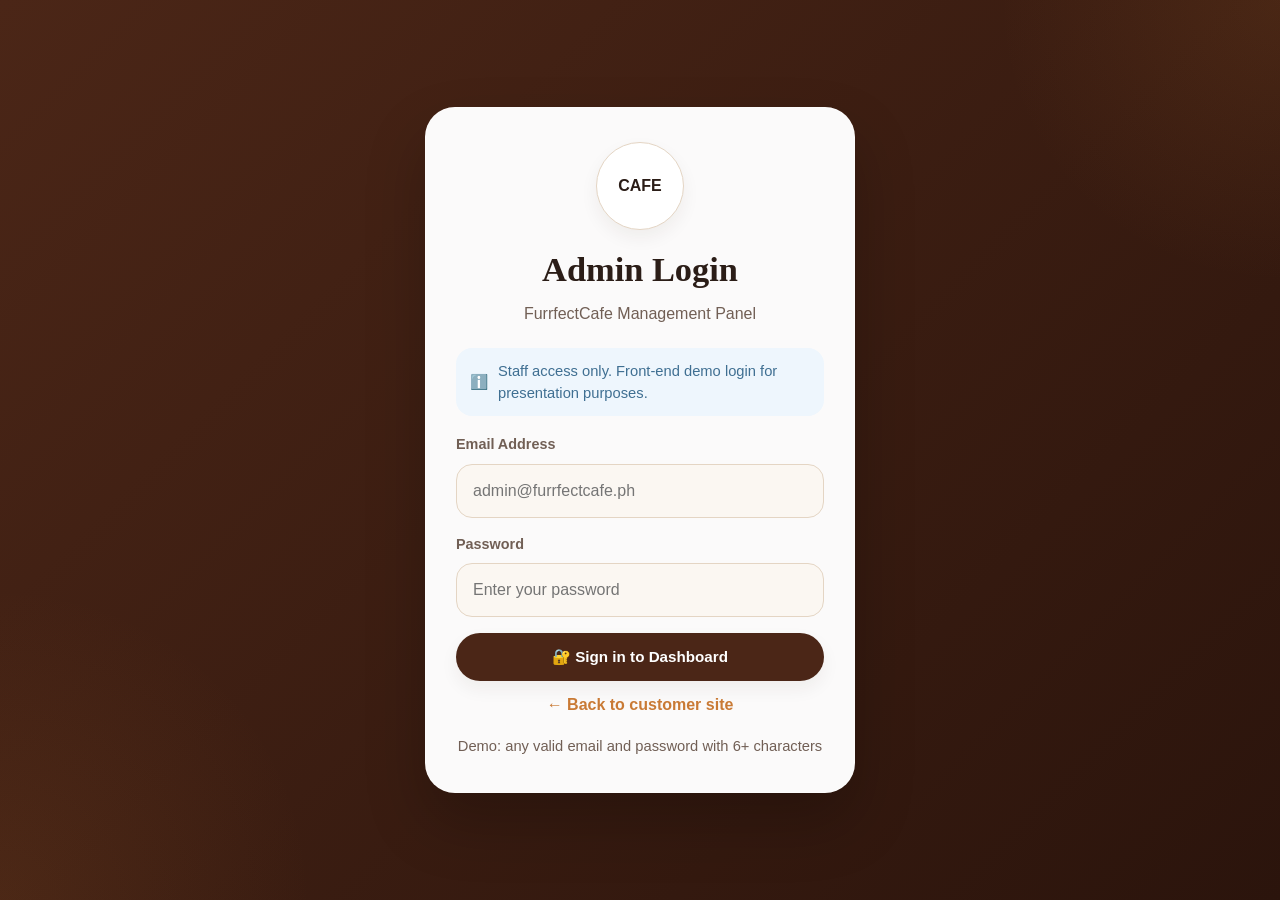
==== admin-dashboard.html @ c49e087c "Initial commit for  FurrfectCafe project" ====
<!DOCTYPE html>
<html lang="en">
<head>
  <meta charset="UTF-8">
  <meta name="viewport" content="width=device-width, initial-scale=1.0">
  <title>FurrfectCafe Admin | Dashboard</title>
  <link rel="stylesheet" href="style.css">
  <style>
    .admin-page-title {
      display: flex;
      align-items: center;
      gap: 12px;
      font-size: 2rem;
      margin: 0;
    }

    .admin-toolbar-right {
      display: flex;
      align-items: center;
      gap: 12px;
      flex-wrap: wrap;
      font-family: Arial, Helvetica, sans-serif;
      color: var(--text-muted);
    }

    .admin-stats {
      margin-bottom: 20px;
    }

    .stat-card {
      display: flex;
      gap: 16px;
      align-items: center;
    }

    .stat-icon {
      width: 56px;
      height: 56px;
      border-radius: 18px;
      display: grid;
      place-items: center;
      font-size: 1.35rem;
      flex-shrink: 0;
    }

    .stat-icon.orders { background: #f4ece3; color: var(--primary); }
    .stat-icon.pending { background: #fff4dd; color: #b78018; }
    .stat-icon.customers { background: #e7f7ee; color: var(--success); }

    .stat-value {
      font-size: 2rem;
      line-height: 1;
      margin-bottom: 4px;
    }

    .stat-label,
    .stat-subtext {
      font-family: Arial, Helvetica, sans-serif;
    }

    .stat-label {
      color: var(--text);
      font-weight: 700;
    }

    .stat-subtext {
      color: var(--text-muted);
      font-size: 0.9rem;
    }

    .dashboard-grid {
      display: grid;
      grid-template-columns: 1.2fr 0.8fr;
      gap: 18px;
    }

    .panel-card {
      background: var(--surface);
      border: 1px solid var(--border);
      border-radius: 24px;
      box-shadow: var(--shadow-sm);
      padding: 20px;
    }

    .panel-header {
      display: flex;
      justify-content: space-between;
      gap: 16px;
      align-items: center;
      margin-bottom: 14px;
    }

    .top-products-list {
      display: grid;
      gap: 14px;
      margin-top: 10px;
    }

    .top-product-row {
      display: flex;
      justify-content: space-between;
      gap: 14px;
      padding-bottom: 12px;
      border-bottom: 1px solid var(--border);
    }

    .top-product-row:last-child {
      border-bottom: none;
      padding-bottom: 0;
    }

    .top-product-row small {
      display: block;
      font-family: Arial, Helvetica, sans-serif;
      color: var(--text-muted);
      margin-top: 2px;
    }

    .quick-actions {
      display: grid;
      gap: 12px;
      margin-top: 16px;
    }

    @media (max-width: 1100px) {
      .dashboard-grid {
        grid-template-columns: 1fr;
      }
    }

    @media (max-width: 820px) {
      .admin-toolbar-right {
        justify-content: flex-start;
      }
    }
  </style>
</head>
<body>
  <div class="admin-layout">
    <aside class="admin-sidebar">
      <a href="admin-dashboard.html" class="brand">
        <span class="brand-mark">CAFE</span>
        <span class="brand-name">FurrfectCafe</span>
      </a>

      <div class="eyebrow" style="color: rgba(255,255,255,0.45); margin-top: 10px;">Main</div>
      <nav class="admin-nav">
        <a href="admin-dashboard.html" class="active">Dashboard</a>
      </nav>

      <div class="eyebrow" style="color: rgba(255,255,255,0.45); margin-top: 20px;">Orders</div>
      <nav class="admin-nav">
        <a href="admin-orders.html">Orders <span style="float:right; opacity:0.8;">5</span></a>
      </nav>

      <div class="eyebrow" style="color: rgba(255,255,255,0.45); margin-top: 20px;">Catalog</div>
      <nav class="admin-nav">
        <a href="admin-products.html">Products</a>
        <a href="admin-product-form.html">+ Add / Edit Product</a>
      </nav>

      <div style="margin-top:auto; padding-top: 22px; border-top: 1px solid rgba(255,255,255,0.08);">
        <div style="display:flex; align-items:center; gap:12px;">
          <div class="brand-mark" style="width:42px;height:42px;background:rgba(255,255,255,0.12); color:#fff; border:none;">A</div>
          <div>
            <strong style="display:block;">Admin</strong>
            <span style="font-family:Arial, Helvetica, sans-serif; color:rgba(255,255,255,0.65); font-size:0.9rem;">Administrator</span>
          </div>
        </div>
      </div>
    </aside>

    <main class="admin-content">
      <div class="admin-topbar">
        <h1 class="admin-page-title">☰ Dashboard</h1>
        <div class="admin-toolbar-right">
          <span>Today: Sun, Mar 22 2026</span>
          <a href="index.html" class="btn btn-secondary btn-sm">View Site</a>
        </div>
      </div>

      <section class="admin-stats">
        <div class="admin-stats">
          <div class="grid grid-3">
            <article class="admin-card stat-card">
              <div class="stat-icon orders">🧾</div>
              <div>
                <div class="stat-value">24</div>
                <div class="stat-label">Orders Today</div>
                <div class="stat-subtext">vs yesterday +5</div>
              </div>
            </article>

            <article class="admin-card stat-card">
              <div class="stat-icon pending">🕒</div>
              <div>
                <div class="stat-value">5</div>
                <div class="stat-label">Pending Orders</div>
                <div class="stat-subtext">Needs attention</div>
              </div>
            </article>

            <article class="admin-card stat-card">
              <div class="stat-icon customers">👥</div>
              <div>
                <div class="stat-value">87</div>
                <div class="stat-label">Total Customers</div>
                <div class="stat-subtext">+4 this week</div>
              </div>
            </article>
          </div>
        </div>
      </section>

      <section class="dashboard-grid">
        <article class="panel-card">
          <div class="panel-header">
            <h2 class="form-title" style="margin:0;">Recent Orders</h2>
            <a href="admin-orders.html" class="btn btn-secondary btn-sm">View All</a>
          </div>

          <div class="table-wrap">
            <table>
              <thead>
                <tr>
                  <th>Order #</th>
                  <th>Customer</th>
                  <th>Total</th>
                  <th>Status</th>
                </tr>
              </thead>
              <tbody>
                <tr>
                  <td>FC-2026-0043</td>
                  <td>Jenny D.</td>
                  <td>₱387.50</td>
                  <td><span class="badge badge-warning">Pending</span></td>
                </tr>
                <tr>
                  <td>FC-2026-0042</td>
                  <td>Carl P.</td>
                  <td>₱215.00</td>
                  <td><span class="badge badge-accent">Preparing</span></td>
                </tr>
                <tr>
                  <td>FC-2026-0041</td>
                  <td>Neil L.</td>
                  <td>₱450.00</td>
                  <td><span class="badge badge-soft">Ready</span></td>
                </tr>
                <tr>
                  <td>FC-2026-0040</td>
                  <td>Gab C.</td>
                  <td>₱175.00</td>
                  <td><span class="badge badge-success">Delivered</span></td>
                </tr>
                <tr>
                  <td>FC-2026-0039</td>
                  <td>Vice G.</td>
                  <td>₱310.00</td>
                  <td><span class="badge badge-success">Delivered</span></td>
                </tr>
              </tbody>
            </table>
          </div>
        </article>

        <div style="display:grid; gap:18px;">
          <article class="panel-card">
            <div class="panel-header">
              <h2 class="form-title" style="margin:0;">Top Products Today</h2>
            </div>

            <div class="top-products-list">
              <div class="top-product-row">
                <div>
                  <strong>Signature Cat Latte</strong>
                  <small>Hot Drinks</small>
                </div>
                <div style="text-align:right;">
                  <strong>₱1,190</strong>
                  <small>14 orders</small>
                </div>
              </div>

              <div class="top-product-row">
                <div>
                  <strong>Matcha Cloud</strong>
                  <small>Cold Drinks</small>
                </div>
                <div style="text-align:right;">
                  <strong>₱1,210</strong>
                  <small>11 orders</small>
                </div>
              </div>

              <div class="top-product-row">
                <div>
                  <strong>Matcha Cheesecake</strong>
                  <small>Pastries</small>
                </div>
                <div style="text-align:right;">
                  <strong>₱1,080</strong>
                  <small>9 orders</small>
                </div>
              </div>

              <div class="top-product-row">
                <div>
                  <strong>Paw Print Cupcake</strong>
                  <small>Pastries</small>
                </div>
                <div style="text-align:right;">
                  <strong>₱455</strong>
                  <small>7 orders</small>
                </div>
              </div>
            </div>
          </article>

          <article class="panel-card">
            <h2 class="form-title" style="margin-top:0;">Quick Actions</h2>
            <div class="quick-actions">
              <a href="admin-product-form.html" class="btn btn-primary btn-full">＋ Add New Product</a>
              <a href="admin-orders.html" class="btn btn-secondary btn-full">🕒 View Pending Orders</a>
            </div>
          </article>
        </div>
      </section>
    </main>
  </div>

  <script src="script.js"></script>
  <script>
    document.addEventListener("DOMContentLoaded", () => {
      if (localStorage.getItem("furrfectcafe_admin_logged_in") !== "true") {
        window.location.href = "admin-login.html";
      }
    });
  </script>
</body>
</html>
---- style.css ----
/* =========================================================
   FurrfectCafe Shared Stylesheet
   ========================================================= */

/* =========================
   CSS Variables
   ========================= */
:root {
  --bg: #f6f0e8;
  --bg-soft: #fbf7f2;
  --surface: #ffffff;
  --surface-2: #f2e8dc;
  --surface-3: #eadbc8;
  --text: #2b1d17;
  --text-muted: #715f55;
  --border: #e4d5c4;
  --primary: #4b2617;
  --primary-2: #6a3822;
  --accent: #c97a35;
  --accent-soft: #f1c79d;
  --success: #4b9b63;
  --danger: #d25454;
  --warning: #d59d3c;
  --shadow-sm: 0 8px 18px rgba(57, 30, 18, 0.06);
  --shadow-md: 0 16px 32px rgba(57, 30, 18, 0.10);
  --shadow-lg: 0 24px 48px rgba(57, 30, 18, 0.14);
  --radius-sm: 12px;
  --radius-md: 18px;
  --radius-lg: 24px;
  --radius-xl: 32px;
  --container: 1200px;
  --transition: all 0.25s ease;
}

/* =========================
   Reset / Base
   ========================= */
*,
*::before,
*::after {
  box-sizing: border-box;
}

html {
  scroll-behavior: smooth;
}

body {
  margin: 0;
  font-family: Georgia, "Times New Roman", serif;
  background: var(--bg);
  color: var(--text);
  line-height: 1.5;
}

img {
  display: block;
  max-width: 100%;
}

a {
  color: inherit;
  text-decoration: none;
}

button,
input,
select,
textarea {
  font: inherit;
}

button {
  cursor: pointer;
  border: none;
  background: none;
}

ul {
  margin: 0;
  padding: 0;
  list-style: none;
}

p,
h1,
h2,
h3,
h4,
h5,
h6 {
  margin-top: 0;
}

.container {
  width: min(100% - 32px, var(--container));
  margin-inline: auto;
}

.section {
  padding: 72px 0;
}

.section-sm {
  padding: 48px 0;
}

.bg-dark {
  background: #130d09;
  color: #fff6ee;
}

.text-center {
  text-align: center;
}

.hidden {
  display: none !important;
}

/* =========================
   Typography
   ========================= */
.eyebrow {
  display: inline-block;
  font-family: Arial, Helvetica, sans-serif;
  text-transform: uppercase;
  letter-spacing: 0.18em;
  font-size: 0.72rem;
  color: var(--accent);
  margin-bottom: 14px;
  font-weight: 700;
}

.section-title {
  font-size: clamp(2rem, 4vw, 3.3rem);
  line-height: 1.05;
  margin-bottom: 12px;
}

.section-title em,
.hero-title em {
  color: var(--accent);
  font-style: italic;
}

.section-text,
.hero-text,
.card-desc,
.footer-text,
.form-help {
  font-family: Arial, Helvetica, sans-serif;
  color: var(--text-muted);
  font-size: 0.98rem;
}

.hero-title {
  font-size: clamp(2.8rem, 6vw, 5.2rem);
  line-height: 0.95;
  margin-bottom: 18px;
  max-width: 9ch;
}

.price {
  font-size: 1.45rem;
  font-weight: 700;
  color: var(--primary);
}

/* =========================
   Reusable Buttons
   ========================= */
.btn {
  display: inline-flex;
  align-items: center;
  justify-content: center;
  gap: 10px;
  min-height: 48px;
  padding: 12px 22px;
  border-radius: 999px;
  transition: var(--transition);
  font-family: Arial, Helvetica, sans-serif;
  font-size: 0.95rem;
  font-weight: 700;
}

.btn-primary {
  background: var(--primary);
  color: #fff;
  box-shadow: var(--shadow-sm);
}

.btn-primary:hover {
  background: var(--primary-2);
  transform: translateY(-1px);
}

.btn-secondary {
  border: 1.5px solid var(--border);
  color: var(--text);
  background: rgba(255, 255, 255, 0.65);
}

.btn-secondary:hover {
  border-color: var(--accent);
  color: var(--primary);
}

.btn-accent {
  background: var(--accent);
  color: #fff;
}

.btn-accent:hover {
  filter: brightness(0.96);
}

.btn-sm {
  min-height: 40px;
  padding: 10px 16px;
  font-size: 0.9rem;
}

.btn-full {
  width: 100%;
}

/* =========================
   Navbar
   ========================= */
.site-header {
  position: sticky;
  top: 0;
  z-index: 30;
  background: rgba(246, 240, 232, 0.88);
  backdrop-filter: blur(12px);
  border-bottom: 1px solid rgba(228, 213, 196, 0.75);
}

.navbar {
  min-height: 84px;
  display: flex;
  align-items: center;
  justify-content: space-between;
  gap: 20px;
}

.brand {
  display: inline-flex;
  align-items: center;
  gap: 12px;
  font-weight: 700;
}

.brand-mark {
  width: 44px;
  height: 44px;
  border-radius: 50%;
  background: #fff;
  border: 1px solid var(--border);
  display: grid;
  place-items: center;
  font-size: 0.95rem;
  font-family: Arial, Helvetica, sans-serif;
  box-shadow: var(--shadow-sm);
}

.brand-name {
  font-size: 1.35rem;
  line-height: 1;
}

.nav-links {
  display: flex;
  align-items: center;
  gap: 28px;
  font-family: Arial, Helvetica, sans-serif;
  color: var(--text-muted);
}

.nav-links a {
  position: relative;
  padding: 6px 0;
}

.nav-links a.active,
.nav-links a:hover {
  color: var(--primary);
}

.nav-actions {
  display: flex;
  align-items: center;
  gap: 12px;
}

.cart-pill {
  display: inline-flex;
  align-items: center;
  gap: 8px;
  padding: 10px 16px;
  border: 1px solid var(--border);
  background: rgba(255,255,255,0.75);
  border-radius: 999px;
  font-family: Arial, Helvetica, sans-serif;
  font-weight: 700;
}

.cart-pill-count {
  min-width: 24px;
  height: 24px;
  padding: 0 6px;
  border-radius: 999px;
  background: var(--accent);
  color: white;
  display: inline-grid;
  place-items: center;
  font-size: 0.8rem;
}

.menu-toggle {
  display: none;
  width: 48px;
  height: 48px;
  border-radius: 14px;
  border: 1px solid var(--border);
  background: var(--surface);
  font-size: 1.2rem;
}

/* =========================
   Hero
   ========================= */
.hero {
  padding: 56px 0 32px;
}

.hero-shell {
  position: relative;
  overflow: hidden;
  background:
    radial-gradient(circle at top right, rgba(201, 122, 53, 0.18), transparent 28%),
    radial-gradient(circle at bottom left, rgba(201, 122, 53, 0.12), transparent 30%),
    linear-gradient(135deg, #fbf6ef 0%, #f6efe6 100%);
  border: 1px solid var(--border);
  border-radius: var(--radius-xl);
  box-shadow: var(--shadow-md);
  padding: 34px;
}

.hero-grid {
  display: grid;
  grid-template-columns: 1.15fr 0.85fr;
  gap: 28px;
  align-items: center;
}

.hero-badge {
  display: inline-flex;
  align-items: center;
  gap: 8px;
  background: #fff;
  border: 1px solid var(--border);
  padding: 10px 16px;
  border-radius: 999px;
  font-family: Arial, Helvetica, sans-serif;
  font-size: 0.92rem;
  margin-bottom: 20px;
  box-shadow: var(--shadow-sm);
}

.hero-actions {
  display: flex;
  flex-wrap: wrap;
  gap: 14px;
  margin-top: 28px;
}

.hero-card {
  background: var(--surface);
  border: 1px solid var(--border);
  border-radius: 22px;
  padding: 18px;
  box-shadow: var(--shadow-md);
}

.hero-card h3 {
  font-size: 1.05rem;
  margin-bottom: 14px;
}

.pick-list {
  display: grid;
  gap: 12px;
}

.pick-item {
  display: grid;
  grid-template-columns: 54px 1fr auto;
  align-items: center;
  gap: 12px;
  background: var(--surface-2);
  border-radius: 16px;
  padding: 10px;
}

.pick-item img {
  width: 54px;
  height: 54px;
  object-fit: cover;
  border-radius: 12px;
}

.pick-item strong {
  display: block;
  font-size: 0.98rem;
}

.pick-item span {
  display: block;
  font-family: Arial, Helvetica, sans-serif;
  color: var(--text-muted);
  font-size: 0.85rem;
}

.pick-item button {
  width: 36px;
  height: 36px;
  border-radius: 12px;
  background: var(--accent);
  color: white;
  font-weight: 700;
}

.order-mini {
  margin-top: 16px;
  background: var(--surface);
  border: 1px solid var(--border);
  border-radius: 18px;
  padding: 14px 16px;
  font-family: Arial, Helvetica, sans-serif;
}

/* =========================
   Feature Strip
   ========================= */
.info-strip {
  margin-top: 18px;
  background: var(--primary);
  color: #fff;
  border-radius: 0 0 24px 24px;
  padding: 14px 20px;
}

.info-strip ul {
  display: flex;
  justify-content: space-between;
  gap: 18px;
  flex-wrap: wrap;
  font-family: Arial, Helvetica, sans-serif;
  font-size: 0.92rem;
}

/* =========================
   Cards / Product Cards
   ========================= */
.grid {
  display: grid;
  gap: 24px;
}

.grid-2 {
  grid-template-columns: repeat(2, minmax(0, 1fr));
}

.grid-3 {
  grid-template-columns: repeat(3, minmax(0, 1fr));
}

.grid-4 {
  grid-template-columns: repeat(4, minmax(0, 1fr));
}

.card {
  background: var(--surface);
  border: 1px solid var(--border);
  border-radius: 24px;
  box-shadow: var(--shadow-sm);
}

.card-pad {
  padding: 20px;
}

.category-card {
  padding: 26px 22px;
  transition: var(--transition);
}

.category-card:hover {
  transform: translateY(-4px);
  box-shadow: var(--shadow-md);
  border-color: rgba(201, 122, 53, 0.5);
}

.category-icon {
  width: 58px;
  height: 58px;
  border-radius: 18px;
  display: grid;
  place-items: center;
  background: #f4e5d5;
  color: var(--accent);
  font-size: 1.4rem;
  margin-bottom: 18px;
}

.category-card h3 {
  margin-bottom: 6px;
  font-size: 1.28rem;
}

.category-meta {
  font-family: Arial, Helvetica, sans-serif;
  color: var(--text-muted);
}

.product-card {
  overflow: hidden;
  transition: var(--transition);
}

.product-card:hover {
  transform: translateY(-5px);
  box-shadow: var(--shadow-md);
}

.product-media {
  position: relative;
  aspect-ratio: 1.35 / 1;
  overflow: hidden;
  background: linear-gradient(135deg, #f1e6d8, #e8d4bc);
}

.product-media img {
  width: 100%;
  height: 100%;
  object-fit: cover;
}

.product-badge-wrap {
  position: absolute;
  top: 12px;
  left: 12px;
  display: flex;
  gap: 8px;
  flex-wrap: wrap;
}

.badge {
  display: inline-flex;
  align-items: center;
  gap: 6px;
  min-height: 28px;
  padding: 6px 10px;
  border-radius: 999px;
  font-family: Arial, Helvetica, sans-serif;
  font-size: 0.75rem;
  font-weight: 700;
}

.badge-accent {
  background: var(--accent);
  color: white;
}

.badge-soft {
  background: #f1e6d8;
  color: var(--primary);
}

.badge-success {
  background: rgba(75, 155, 99, 0.14);
  color: var(--success);
}

.badge-warning {
  background: rgba(213, 157, 60, 0.16);
  color: #9a6d18;
}

.badge-danger {
  background: rgba(210, 84, 84, 0.14);
  color: var(--danger);
}

.product-body {
  padding: 18px 18px 20px;
}

.product-category {
  display: inline-block;
  font-family: Arial, Helvetica, sans-serif;
  text-transform: uppercase;
  letter-spacing: 0.12em;
  font-size: 0.7rem;
  color: var(--accent);
  margin-bottom: 8px;
  font-weight: 700;
}

.product-title {
  font-size: 1.35rem;
  margin-bottom: 8px;
}

.card-desc {
  min-height: 48px;
  margin-bottom: 14px;
}

.product-bottom {
  display: flex;
  align-items: end;
  justify-content: space-between;
  gap: 14px;
}

.icon-btn {
  width: 42px;
  height: 42px;
  border-radius: 14px;
  background: var(--primary);
  color: white;
  font-weight: 700;
  flex-shrink: 0;
}

.icon-btn:hover {
  background: var(--primary-2);
}

/* =========================
   Featured split section
   ========================= */
.split-layout {
  display: grid;
  grid-template-columns: 1.1fr 0.9fr;
  gap: 28px;
  align-items: start;
}

.featured-panel {
  background: #090705;
  color: #fff;
  border-radius: 28px;
  padding: 28px;
  min-height: 100%;
}

.featured-panel .section-text {
  color: rgba(255,255,255,0.72);
}

.featured-stack {
  display: grid;
  gap: 18px;
  margin-top: 24px;
}

/* =========================
   Menu Page
   ========================= */
.page-hero {
  padding: 28px 0 18px;
}

.menu-hero {
  background:
    radial-gradient(circle at top right, rgba(201, 122, 53, 0.24), transparent 20%),
    linear-gradient(135deg, #4d2718 0%, #2f180e 100%);
  color: white;
  border-radius: 28px;
  padding: 28px;
  box-shadow: var(--shadow-md);
}

.menu-hero .section-text {
  color: rgba(255,255,255,0.78);
  max-width: 58ch;
}

.filter-toolbar {
  display: grid;
  gap: 16px;
  margin: 24px 0 26px;
}

.search-wrap {
  display: flex;
  align-items: center;
  gap: 12px;
  background: var(--surface);
  border: 1px solid var(--border);
  border-radius: 999px;
  padding: 0 18px;
  min-height: 58px;
  box-shadow: var(--shadow-sm);
}

.search-wrap input {
  width: 100%;
  border: none;
  background: transparent;
  outline: none;
  font-family: Arial, Helvetica, sans-serif;
  color: var(--text);
}

.category-filters {
  display: flex;
  gap: 10px;
  flex-wrap: wrap;
}

.filter-chip {
  min-height: 42px;
  padding: 10px 16px;
  border-radius: 999px;
  border: 1px solid var(--border);
  background: var(--surface);
  color: var(--text-muted);
  font-family: Arial, Helvetica, sans-serif;
  font-size: 0.92rem;
  transition: var(--transition);
}

.filter-chip.active,
.filter-chip:hover {
  background: var(--primary);
  color: #fff;
  border-color: var(--primary);
}

.menu-grid {
  grid-template-columns: repeat(4, minmax(0, 1fr));
}

.empty-state {
  text-align: center;
  padding: 48px 20px;
  background: var(--surface);
  border-radius: 24px;
  border: 1px solid var(--border);
  box-shadow: var(--shadow-sm);
}

/* =========================
   Forms
   ========================= */
.form-card,
.table-card {
  background: var(--surface);
  border: 1px solid var(--border);
  border-radius: 24px;
  box-shadow: var(--shadow-sm);
}

.form-card {
  padding: 22px;
}

.form-title {
  font-size: 1.3rem;
  margin-bottom: 18px;
}

.form-grid {
  display: grid;
  gap: 16px;
}

.form-grid-2 {
  grid-template-columns: repeat(2, minmax(0, 1fr));
}

.field {
  display: grid;
  gap: 8px;
}

.field label {
  font-family: Arial, Helvetica, sans-serif;
  font-size: 0.9rem;
  color: var(--text-muted);
  font-weight: 700;
}

.input,
.select,
.textarea {
  width: 100%;
  min-height: 52px;
  border-radius: 16px;
  border: 1px solid var(--border);
  background: var(--bg-soft);
  padding: 14px 16px;
  outline: none;
  transition: var(--transition);
  font-family: Arial, Helvetica, sans-serif;
}

.textarea {
  resize: vertical;
  min-height: 120px;
}

.input:focus,
.select:focus,
.textarea:focus {
  border-color: rgba(201, 122, 53, 0.65);
  box-shadow: 0 0 0 4px rgba(201, 122, 53, 0.12);
}

/* =========================
   Tables
   ========================= */
.table-card {
  overflow: hidden;
}

.table-wrap {
  overflow-x: auto;
}

table {
  width: 100%;
  border-collapse: collapse;
  min-width: 760px;
}

th,
td {
  padding: 16px 18px;
  text-align: left;
}

thead th {
  font-family: Arial, Helvetica, sans-serif;
  font-size: 0.78rem;
  text-transform: uppercase;
  letter-spacing: 0.08em;
  color: var(--text-muted);
  background: #fbf8f4;
}

tbody tr {
  border-top: 1px solid var(--border);
}

tbody tr:hover {
  background: #fcf8f3;
}

/* =========================
   Footer
   ========================= */
.site-footer {
  margin-top: 72px;
  background: linear-gradient(135deg, #4b2617 0%, #30180e 100%);
  color: #fff7ef;
}

.footer-inner {
  padding: 48px 0 26px;
  display: grid;
  grid-template-columns: 1.1fr 0.8fr 0.8fr 0.9fr;
  gap: 28px;
}

.footer-brand {
  display: flex;
  align-items: center;
  gap: 12px;
  margin-bottom: 18px;
}

.footer-heading {
  margin-bottom: 14px;
  font-size: 1.2rem;
}

.footer-links,
.footer-contact {
  display: grid;
  gap: 10px;
  font-family: Arial, Helvetica, sans-serif;
  color: rgba(255,255,255,0.78);
}

.footer-links a:hover {
  color: white;
}

.socials {
  display: flex;
  gap: 10px;
  margin-top: 18px;
}

.socials a {
  width: 40px;
  height: 40px;
  border-radius: 12px;
  display: grid;
  place-items: center;
  border: 1px solid rgba(255,255,255,0.14);
  background: rgba(255,255,255,0.05);
}

.socials a:hover {
  background: rgba(255,255,255,0.12);
}

.footer-bottom {
  border-top: 1px solid rgba(255,255,255,0.1);
  padding: 16px 0 22px;
  text-align: center;
  font-family: Arial, Helvetica, sans-serif;
  color: rgba(255,255,255,0.72);
  font-size: 0.92rem;
}

/* =========================
   Admin Shared Styles
   ========================= */
.admin-layout {
  min-height: 100vh;
  display: grid;
  grid-template-columns: 280px 1fr;
}

.admin-sidebar {
  background: linear-gradient(180deg, #4b2617 0%, #35190f 100%);
  color: #fff6ee;
  padding: 24px 20px;
  display: flex;
  flex-direction: column;
  border-right: 1px solid rgba(255,255,255,0.06);
}

.admin-sidebar .brand {
  margin-bottom: 30px;
}

.admin-nav {
  display: grid;
  gap: 8px;
}

.admin-nav a {
  padding: 14px 16px;
  border-radius: 16px;
  font-family: Arial, Helvetica, sans-serif;
  color: rgba(255,255,255,0.8);
}

.admin-nav a.active,
.admin-nav a:hover {
  background: #d0803f;
  color: white;
}

.admin-content {
  padding: 26px;
}

.admin-topbar {
  display: flex;
  justify-content: space-between;
  align-items: center;
  gap: 18px;
  margin-bottom: 22px;
}

.admin-stats {
  display: grid;
  grid-template-columns: repeat(3, minmax(0, 1fr));
  gap: 18px;
}

.admin-card {
  background: var(--surface);
  border: 1px solid var(--border);
  border-radius: 22px;
  padding: 20px;
  box-shadow: var(--shadow-sm);
}

/* =========================
   Utility
   ========================= */
.row {
  display: flex;
  align-items: center;
  gap: 12px;
}

.space-between {
  display: flex;
  align-items: center;
  justify-content: space-between;
  gap: 16px;
}

.mt-16 { margin-top: 16px; }
.mt-24 { margin-top: 24px; }
.mt-32 { margin-top: 32px; }
.mb-0 { margin-bottom: 0; }

/* =========================
   Responsive
   ========================= */
@media (max-width: 1100px) {
  .grid-4,
  .menu-grid {
    grid-template-columns: repeat(3, minmax(0, 1fr));
  }

  .hero-grid,
  .split-layout,
  .footer-inner {
    grid-template-columns: 1fr;
  }

  .admin-layout {
    grid-template-columns: 1fr;
  }

  .admin-sidebar {
    display: none;
  }
}

@media (max-width: 820px) {
  .nav-links,
  .nav-actions .btn {
    display: none;
  }

  .menu-toggle {
    display: inline-grid;
    place-items: center;
  }

  .grid-4,
  .grid-3,
  .menu-grid,
  .grid-2,
  .form-grid-2,
  .admin-stats {
    grid-template-columns: repeat(2, minmax(0, 1fr));
  }

  .hero-shell,
  .menu-hero,
  .featured-panel {
    padding: 24px;
  }

  .section,
  .hero {
    padding: 48px 0;
  }
}

@media (max-width: 580px) {
  .grid-4,
  .grid-3,
  .grid-2,
  .menu-grid,
  .admin-stats {
    grid-template-columns: 1fr;
  }

  .navbar {
    min-height: 76px;
  }

  .hero-title,
  .section-title {
    max-width: none;
  }

  .hero-actions,
  .space-between,
  .product-bottom,
  .footer-brand {
    align-items: stretch;
    flex-direction: column;
  }

  .btn,
  .cart-pill {
    width: 100%;
  }

  .hero-shell {
    padding: 20px;
  }

  .pick-item {
    grid-template-columns: 48px 1fr auto;
  }

  .info-strip ul {
    flex-direction: column;
    gap: 10px;
  }
}
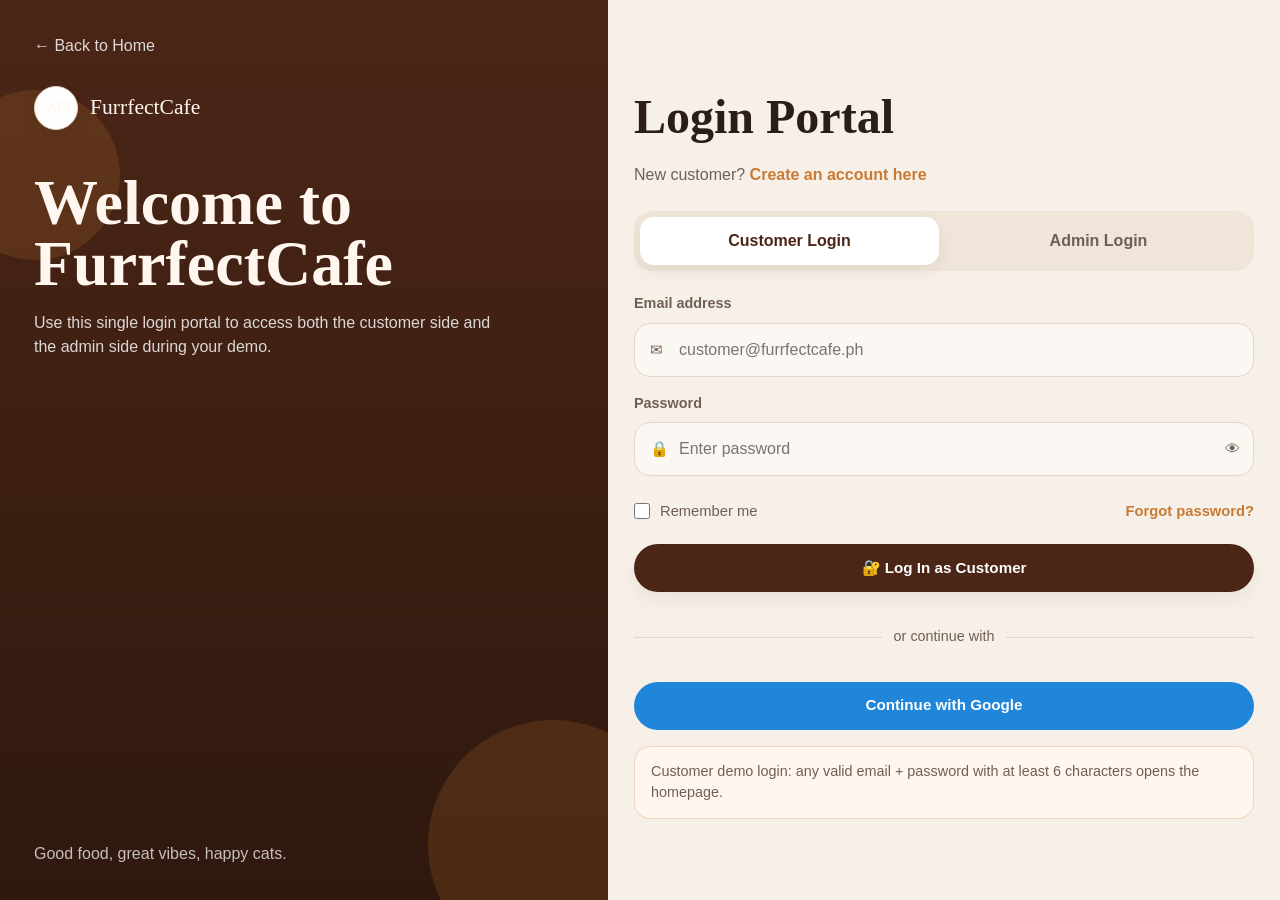
==== commit 43a0b5f6: "fix" ====
--- a/admin-dashboard.html
+++ b/admin-dashboard.html
@@ -5,135 +5,6 @@
   <meta name="viewport" content="width=device-width, initial-scale=1.0">
   <title>FurrfectCafe Admin | Dashboard</title>
   <link rel="stylesheet" href="style.css">
-  <style>
-    .admin-page-title {
-      display: flex;
-      align-items: center;
-      gap: 12px;
-      font-size: 2rem;
-      margin: 0;
-    }
-
-    .admin-toolbar-right {
-      display: flex;
-      align-items: center;
-      gap: 12px;
-      flex-wrap: wrap;
-      font-family: Arial, Helvetica, sans-serif;
-      color: var(--text-muted);
-    }
-
-    .admin-stats {
-      margin-bottom: 20px;
-    }
-
-    .stat-card {
-      display: flex;
-      gap: 16px;
-      align-items: center;
-    }
-
-    .stat-icon {
-      width: 56px;
-      height: 56px;
-      border-radius: 18px;
-      display: grid;
-      place-items: center;
-      font-size: 1.35rem;
-      flex-shrink: 0;
-    }
-
-    .stat-icon.orders { background: #f4ece3; color: var(--primary); }
-    .stat-icon.pending { background: #fff4dd; color: #b78018; }
-    .stat-icon.customers { background: #e7f7ee; color: var(--success); }
-
-    .stat-value {
-      font-size: 2rem;
-      line-height: 1;
-      margin-bottom: 4px;
-    }
-
-    .stat-label,
-    .stat-subtext {
-      font-family: Arial, Helvetica, sans-serif;
-    }
-
-    .stat-label {
-      color: var(--text);
-      font-weight: 700;
-    }
-
-    .stat-subtext {
-      color: var(--text-muted);
-      font-size: 0.9rem;
-    }
-
-    .dashboard-grid {
-      display: grid;
-      grid-template-columns: 1.2fr 0.8fr;
-      gap: 18px;
-    }
-
-    .panel-card {
-      background: var(--surface);
-      border: 1px solid var(--border);
-      border-radius: 24px;
-      box-shadow: var(--shadow-sm);
-      padding: 20px;
-    }
-
-    .panel-header {
-      display: flex;
-      justify-content: space-between;
-      gap: 16px;
-      align-items: center;
-      margin-bottom: 14px;
-    }
-
-    .top-products-list {
-      display: grid;
-      gap: 14px;
-      margin-top: 10px;
-    }
-
-    .top-product-row {
-      display: flex;
-      justify-content: space-between;
-      gap: 14px;
-      padding-bottom: 12px;
-      border-bottom: 1px solid var(--border);
-    }
-
-    .top-product-row:last-child {
-      border-bottom: none;
-      padding-bottom: 0;
-    }
-
-    .top-product-row small {
-      display: block;
-      font-family: Arial, Helvetica, sans-serif;
-      color: var(--text-muted);
-      margin-top: 2px;
-    }
-
-    .quick-actions {
-      display: grid;
-      gap: 12px;
-      margin-top: 16px;
-    }
-
-    @media (max-width: 1100px) {
-      .dashboard-grid {
-        grid-template-columns: 1fr;
-      }
-    }
-
-    @media (max-width: 820px) {
-      .admin-toolbar-right {
-        justify-content: flex-start;
-      }
-    }
-  </style>
 </head>
 <body>
   <div class="admin-layout">
@@ -159,62 +30,64 @@
         <a href="admin-product-form.html">+ Add / Edit Product</a>
       </nav>
 
-      <div style="margin-top:auto; padding-top: 22px; border-top: 1px solid rgba(255,255,255,0.08);">
-        <div style="display:flex; align-items:center; gap:12px;">
-          <div class="brand-mark" style="width:42px;height:42px;background:rgba(255,255,255,0.12); color:#fff; border:none;">A</div>
+      <div class="admin-sidebar-footer">
+        <div class="admin-user-mini">
+          <div class="admin-user-avatar">A</div>
           <div>
             <strong style="display:block;">Admin</strong>
             <span style="font-family:Arial, Helvetica, sans-serif; color:rgba(255,255,255,0.65); font-size:0.9rem;">Administrator</span>
           </div>
         </div>
+
+        <button type="button" class="admin-logout-btn" data-admin-logout>
+          Logout
+        </button>
       </div>
     </aside>
 
     <main class="admin-content">
       <div class="admin-topbar">
         <h1 class="admin-page-title">☰ Dashboard</h1>
+
         <div class="admin-toolbar-right">
           <span>Today: Sun, Mar 22 2026</span>
           <a href="index.html" class="btn btn-secondary btn-sm">View Site</a>
+          <button type="button" class="btn btn-secondary btn-sm" data-admin-logout>Logout</button>
         </div>
       </div>
 
-      <section class="admin-stats">
-        <div class="admin-stats">
-          <div class="grid grid-3">
-            <article class="admin-card stat-card">
-              <div class="stat-icon orders">🧾</div>
-              <div>
-                <div class="stat-value">24</div>
-                <div class="stat-label">Orders Today</div>
-                <div class="stat-subtext">vs yesterday +5</div>
-              </div>
-            </article>
-
-            <article class="admin-card stat-card">
-              <div class="stat-icon pending">🕒</div>
-              <div>
-                <div class="stat-value">5</div>
-                <div class="stat-label">Pending Orders</div>
-                <div class="stat-subtext">Needs attention</div>
-              </div>
-            </article>
-
-            <article class="admin-card stat-card">
-              <div class="stat-icon customers">👥</div>
-              <div>
-                <div class="stat-value">87</div>
-                <div class="stat-label">Total Customers</div>
-                <div class="stat-subtext">+4 this week</div>
-              </div>
-            </article>
-          </div>
-        </div>
+      <section class="dashboard-stats-grid">
+        <article class="dashboard-stat-card">
+          <div class="dashboard-stat-icon orders">🧾</div>
+          <div>
+            <div class="dashboard-stat-value">24</div>
+            <div class="dashboard-stat-label">Orders Today</div>
+            <div class="dashboard-stat-subtext">5 more than yesterday</div>
+          </div>
+        </article>
+
+        <article class="dashboard-stat-card">
+          <div class="dashboard-stat-icon pending">🕒</div>
+          <div>
+            <div class="dashboard-stat-value">5</div>
+            <div class="dashboard-stat-label">Pending Orders</div>
+            <div class="dashboard-stat-subtext">Needs attention</div>
+          </div>
+        </article>
+
+        <article class="dashboard-stat-card">
+          <div class="dashboard-stat-icon customers">👥</div>
+          <div>
+            <div class="dashboard-stat-value">87</div>
+            <div class="dashboard-stat-label">Total Customers</div>
+            <div class="dashboard-stat-subtext">4 new this week</div>
+          </div>
+        </article>
       </section>
 
-      <section class="dashboard-grid">
-        <article class="panel-card">
-          <div class="panel-header">
+      <section class="dashboard-main-grid">
+        <article class="admin-panel-card">
+          <div class="admin-panel-header">
             <h2 class="form-title" style="margin:0;">Recent Orders</h2>
             <a href="admin-orders.html" class="btn btn-secondary btn-sm">View All</a>
           </div>
@@ -229,6 +102,7 @@
                   <th>Status</th>
                 </tr>
               </thead>
+
               <tbody>
                 <tr>
                   <td>FC-2026-0043</td>
@@ -236,24 +110,28 @@
                   <td>₱387.50</td>
                   <td><span class="badge badge-warning">Pending</span></td>
                 </tr>
+
                 <tr>
                   <td>FC-2026-0042</td>
                   <td>Carl P.</td>
                   <td>₱215.00</td>
                   <td><span class="badge badge-accent">Preparing</span></td>
                 </tr>
+
                 <tr>
                   <td>FC-2026-0041</td>
                   <td>Neil L.</td>
                   <td>₱450.00</td>
                   <td><span class="badge badge-soft">Ready</span></td>
                 </tr>
+
                 <tr>
                   <td>FC-2026-0040</td>
                   <td>Gab C.</td>
                   <td>₱175.00</td>
                   <td><span class="badge badge-success">Delivered</span></td>
                 </tr>
+
                 <tr>
                   <td>FC-2026-0039</td>
                   <td>Vice G.</td>
@@ -265,14 +143,14 @@
           </div>
         </article>
 
-        <div style="display:grid; gap:18px;">
-          <article class="panel-card">
-            <div class="panel-header">
+        <div class="admin-side-stack">
+          <article class="admin-panel-card">
+            <div class="admin-panel-header">
               <h2 class="form-title" style="margin:0;">Top Products Today</h2>
             </div>
 
-            <div class="top-products-list">
-              <div class="top-product-row">
+            <div class="dashboard-products-list">
+              <div class="dashboard-product-row">
                 <div>
                   <strong>Signature Cat Latte</strong>
                   <small>Hot Drinks</small>
@@ -283,7 +161,7 @@
                 </div>
               </div>
 
-              <div class="top-product-row">
+              <div class="dashboard-product-row">
                 <div>
                   <strong>Matcha Cloud</strong>
                   <small>Cold Drinks</small>
@@ -294,7 +172,7 @@
                 </div>
               </div>
 
-              <div class="top-product-row">
+              <div class="dashboard-product-row">
                 <div>
                   <strong>Matcha Cheesecake</strong>
                   <small>Pastries</small>
@@ -305,7 +183,7 @@
                 </div>
               </div>
 
-              <div class="top-product-row">
+              <div class="dashboard-product-row">
                 <div>
                   <strong>Paw Print Cupcake</strong>
                   <small>Pastries</small>
@@ -318,10 +196,11 @@
             </div>
           </article>
 
-          <article class="panel-card">
+          <article class="admin-panel-card">
             <h2 class="form-title" style="margin-top:0;">Quick Actions</h2>
-            <div class="quick-actions">
-              <a href="admin-product-form.html" class="btn btn-primary btn-full">＋ Add New Product</a>
+
+            <div class="admin-quick-actions">
+              <a href="admin-product-form.html" class="btn btn-primary btn-full">+ Add New Product</a>
               <a href="admin-orders.html" class="btn btn-secondary btn-full">🕒 View Pending Orders</a>
             </div>
           </article>
@@ -331,12 +210,5 @@
   </div>
 
   <script src="script.js"></script>
-  <script>
-    document.addEventListener("DOMContentLoaded", () => {
-      if (localStorage.getItem("furrfectcafe_admin_logged_in") !== "true") {
-        window.location.href = "admin-login.html";
-      }
-    });
-  </script>
 </body>
 </html>
--- a/style.css
+++ b/style.css
@@ -1,10 +1,3 @@
-/* =========================================================
-   FurrfectCafe Shared Stylesheet
-   ========================================================= */
-
-/* =========================
-   CSS Variables
-   ========================= */
 :root {
   --bg: #f6f0e8;
   --bg-soft: #fbf7f2;
@@ -668,9 +661,6 @@
   margin-top: 24px;
 }
 
-/* =========================
-   Menu Page
-   ========================= */
 .page-hero {
   padding: 28px 0 18px;
 }
@@ -755,9 +745,6 @@
   box-shadow: var(--shadow-sm);
 }
 
-/* =========================
-   Forms
-   ========================= */
 .form-card,
 .table-card {
   background: var(--surface);
@@ -822,9 +809,6 @@
   box-shadow: 0 0 0 4px rgba(201, 122, 53, 0.12);
 }
 
-/* =========================
-   Tables
-   ========================= */
 .table-card {
   overflow: hidden;
 }
@@ -862,9 +846,6 @@
   background: #fcf8f3;
 }
 
-/* =========================
-   Footer
-   ========================= */
 .site-footer {
   margin-top: 72px;
   background: linear-gradient(135deg, #4b2617 0%, #30180e 100%);
@@ -931,9 +912,6 @@
   font-size: 0.92rem;
 }
 
-/* =========================
-   Admin Shared Styles
-   ========================= */
 .admin-layout {
   min-height: 100vh;
   display: grid;
@@ -997,9 +975,6 @@
   box-shadow: var(--shadow-sm);
 }
 
-/* =========================
-   Utility
-   ========================= */
 .row {
   display: flex;
   align-items: center;
@@ -1018,9 +993,6 @@
 .mt-32 { margin-top: 32px; }
 .mb-0 { margin-bottom: 0; }
 
-/* =========================
-   Responsive
-   ========================= */
 @media (max-width: 1100px) {
   .grid-4,
   .menu-grid {
@@ -1117,4 +1089,929 @@
     flex-direction: column;
     gap: 10px;
   }
+}
+
+.nav-actions {
+  flex-shrink: 0;
+}
+
+.nav-actions .btn,
+.nav-actions .cart-pill {
+  white-space: nowrap;
+}
+
+.home-featured-clean {
+  background: #130d09;
+  color: #fff7ef;
+  border-radius: 28px;
+  padding: 28px;
+  box-shadow: var(--shadow-md);
+}
+
+.home-featured-clean .section-text {
+  color: rgba(255, 255, 255, 0.72);
+}
+
+.featured-mini-list {
+  display: grid;
+  gap: 14px;
+  margin-top: 22px;
+}
+
+.featured-mini-item {
+  display: grid;
+  grid-template-columns: 68px 1fr auto;
+  align-items: center;
+  gap: 14px;
+  background: rgba(255, 255, 255, 0.08);
+  border: 1px solid rgba(255, 255, 255, 0.10);
+  border-radius: 18px;
+  padding: 10px;
+  transition: var(--transition);
+}
+
+.featured-mini-item:hover {
+  background: rgba(255, 255, 255, 0.12);
+  transform: translateY(-2px);
+}
+
+.featured-mini-item img {
+  width: 68px;
+  height: 68px;
+  border-radius: 14px;
+  object-fit: cover;
+}
+
+.featured-mini-item strong {
+  display: block;
+  font-size: 1rem;
+  margin-bottom: 4px;
+}
+
+.featured-mini-item span {
+  display: block;
+  font-family: Arial, Helvetica, sans-serif;
+  color: rgba(255, 255, 255, 0.72);
+  font-size: 0.88rem;
+}
+
+.featured-mini-item .mini-price {
+  font-family: Arial, Helvetica, sans-serif;
+  color: #fff;
+  font-weight: 700;
+  text-align: right;
+}
+
+.featured-mini-actions {
+  display: flex;
+  gap: 10px;
+  margin-top: 18px;
+  flex-wrap: wrap;
+}
+
+.menu-layout {
+  display: grid;
+  grid-template-columns: 260px 1fr;
+  gap: 24px;
+  align-items: start;
+}
+
+.menu-sidebar {
+  position: sticky;
+  top: 104px;
+  background: var(--surface);
+  border: 1px solid var(--border);
+  border-radius: 24px;
+  box-shadow: var(--shadow-sm);
+  padding: 18px;
+}
+
+.menu-sidebar-title {
+  font-size: 1.15rem;
+  margin-bottom: 14px;
+}
+
+.menu-category-list {
+  display: grid;
+  gap: 8px;
+}
+
+.menu-category-btn {
+  width: 100%;
+  min-height: 46px;
+  padding: 10px 14px;
+  border-radius: 14px;
+  text-align: left;
+  background: var(--bg-soft);
+  border: 1px solid var(--border);
+  color: var(--text-muted);
+  font-family: Arial, Helvetica, sans-serif;
+  font-weight: 700;
+  transition: var(--transition);
+}
+
+.menu-category-btn.active,
+.menu-category-btn:hover {
+  background: var(--primary);
+  color: white;
+  border-color: var(--primary);
+}
+
+.menu-category-btn span {
+  float: right;
+  opacity: 0.75;
+}
+
+.menu-content-panel {
+  min-width: 0;
+}
+
+.menu-top-tools {
+  display: grid;
+  grid-template-columns: 1fr auto;
+  gap: 14px;
+  align-items: center;
+  margin-bottom: 20px;
+}
+
+.menu-sort {
+  min-height: 54px;
+  border-radius: 999px;
+  border: 1px solid var(--border);
+  background: var(--surface);
+  padding: 0 16px;
+  font-family: Arial, Helvetica, sans-serif;
+  color: var(--text-muted);
+  outline: none;
+  box-shadow: var(--shadow-sm);
+}
+
+.menu-active-label {
+  display: inline-flex;
+  align-items: center;
+  gap: 8px;
+  margin: 0 0 18px;
+  font-family: Arial, Helvetica, sans-serif;
+  color: var(--text-muted);
+}
+
+.menu-active-label strong {
+  color: var(--primary);
+}
+
+.menu-grid.compact-products {
+  grid-template-columns: repeat(3, minmax(0, 1fr));
+}
+
+.compact-products .product-card {
+  border-radius: 20px;
+}
+
+.compact-products .product-media {
+  aspect-ratio: 1.45 / 1;
+}
+
+.compact-products .product-body {
+  padding: 15px;
+}
+
+.compact-products .product-title {
+  font-size: 1.15rem;
+  margin-bottom: 6px;
+}
+
+.compact-products .card-desc {
+  min-height: 42px;
+  font-size: 0.9rem;
+}
+
+.compact-products .price {
+  font-size: 1.18rem;
+}
+
+.compact-products .icon-btn {
+  width: 38px;
+  height: 38px;
+  border-radius: 12px;
+}
+
+.mobile-category-scroll {
+  display: none;
+}
+
+@media (max-width: 1100px) {
+  .menu-layout {
+    grid-template-columns: 220px 1fr;
+  }
+
+  .menu-grid.compact-products {
+    grid-template-columns: repeat(2, minmax(0, 1fr));
+  }
+
+  .featured-mini-item {
+    grid-template-columns: 58px 1fr;
+  }
+
+  .featured-mini-item .mini-price {
+    text-align: left;
+    grid-column: 2;
+  }
+}
+
+@media (max-width: 820px) {
+  .menu-layout {
+    grid-template-columns: 1fr;
+  }
+
+  .menu-sidebar {
+    display: none;
+  }
+
+  .mobile-category-scroll {
+    display: flex;
+    gap: 10px;
+    overflow-x: auto;
+    padding-bottom: 8px;
+    margin-bottom: 18px;
+  }
+
+  .mobile-category-scroll .menu-category-btn {
+    width: auto;
+    min-width: max-content;
+    white-space: nowrap;
+  }
+
+  .menu-top-tools {
+    grid-template-columns: 1fr;
+  }
+
+  .menu-sort {
+    border-radius: 16px;
+  }
+}
+
+@media (max-width: 580px) {
+  .menu-grid.compact-products {
+    grid-template-columns: 1fr;
+  }
+
+  .featured-mini-item {
+    grid-template-columns: 56px 1fr;
+  }
+
+  .home-featured-clean {
+    padding: 22px;
+  }
+}
+
+.product-media {
+  position: relative;
+}
+
+.product-image-label {
+  position: absolute;
+  left: 12px;
+  right: 12px;
+  bottom: 12px;
+  padding: 10px 12px;
+  border-radius: 14px;
+  background: rgba(43, 29, 23, 0.78);
+  color: #fff7ef;
+  font-family: Arial, Helvetica, sans-serif;
+  font-weight: 700;
+  font-size: 0.92rem;
+  backdrop-filter: blur(8px);
+  z-index: 2;
+}
+
+.compact-products .product-image-label {
+  font-size: 0.86rem;
+  padding: 8px 10px;
+}
+
+
+.product-media {
+  position: relative;
+}
+
+.product-image-label {
+  position: absolute;
+  left: 12px;
+  right: 12px;
+  bottom: 12px;
+  padding: 10px 12px;
+  border-radius: 14px;
+  background: rgba(43, 29, 23, 0.78);
+  color: #fff7ef;
+  font-family: Arial, Helvetica, sans-serif;
+  font-weight: 700;
+  font-size: 0.92rem;
+  backdrop-filter: blur(8px);
+  z-index: 2;
+}
+
+.compact-products .product-image-label {
+  font-size: 0.86rem;
+  padding: 8px 10px;
+}
+
+.product-media {
+  height: 180px;
+  aspect-ratio: unset;
+  overflow: hidden;
+}
+
+.product-media img {
+  width: 100%;
+  height: 100%;
+  object-fit: cover;
+}
+
+.compact-products .product-media {
+  height: 155px;
+  aspect-ratio: unset;
+}
+
+#bestsellerGrid .product-media {
+  height: 170px;
+}
+
+#featuredGrid .product-media {
+  height: 130px;
+}
+
+.product-image-label {
+  left: 10px;
+  right: 10px;
+  bottom: 10px;
+  padding: 8px 10px;
+  font-size: 0.84rem;
+  border-radius: 12px;
+}
+
+.pick-item img {
+  width: 54px;
+  height: 54px;
+  object-fit: cover;
+}
+
+.featured-mini-item img {
+  width: 62px;
+  height: 62px;
+  object-fit: cover;
+}
+
+.product-main-image-wrap {
+  height: 430px;
+  aspect-ratio: unset;
+}
+
+.product-main-image {
+  width: 100%;
+  height: 100%;
+  object-fit: cover;
+}
+
+.thumb-btn {
+  width: 70px;
+  height: 70px;
+}
+
+.thumb-btn img {
+  width: 100%;
+  height: 100%;
+  object-fit: cover;
+}
+
+@media (max-width: 820px) {
+  .product-media {
+    height: 165px;
+  }
+
+  .compact-products .product-media {
+    height: 150px;
+  }
+
+  #bestsellerGrid .product-media {
+    height: 160px;
+  }
+
+  .product-main-image-wrap {
+    height: 340px;
+  }
+}
+
+@media (max-width: 580px) {
+  .product-media,
+  .compact-products .product-media,
+  #bestsellerGrid .product-media {
+    height: 155px;
+  }
+
+  .product-main-image-wrap {
+    height: 280px;
+  }
+
+  .featured-mini-item img {
+    width: 56px;
+    height: 56px;
+  }
+
+  .thumb-btn {
+    width: 62px;
+    height: 62px;
+  }
+}
+
+.product-gallery {
+  width: 100%;
+}
+
+.product-main-image-wrap {
+  width: 100% !important;
+  height: 430px !important;
+  aspect-ratio: auto !important;
+  border-radius: 24px;
+  overflow: hidden;
+}
+
+.product-main-image {
+  width: 100% !important;
+  height: 100% !important;
+  object-fit: cover !important;
+  display: block;
+}
+
+.thumb-row {
+  display: flex;
+  gap: 12px;
+  margin-top: 14px;
+  flex-wrap: wrap;
+}
+
+.thumb-btn {
+  width: 72px !important;
+  height: 72px !important;
+  min-width: 72px;
+  border-radius: 16px;
+  overflow: hidden;
+}
+
+.thumb-btn img {
+  width: 100% !important;
+  height: 100% !important;
+  object-fit: cover !important;
+  display: block;
+}
+
+.product-media {
+  height: 135px !important;
+  aspect-ratio: auto !important;
+  overflow: hidden;
+}
+
+.product-media img {
+  width: 100% !important;
+  height: 100% !important;
+  object-fit: cover !important;
+}
+
+.compact-products .product-media {
+  height: 125px !important;
+}
+
+#bestsellerGrid .product-media {
+  height: 135px !important;
+}
+
+#featuredGrid .product-media {
+  height: 115px !important;
+}
+
+.product-image-label {
+  left: 8px;
+  right: 8px;
+  bottom: 8px;
+  padding: 7px 9px;
+  font-size: 0.8rem;
+  border-radius: 10px;
+}
+
+.product-card {
+  overflow: hidden;
+}
+
+.product-media {
+  display: block !important;
+  position: relative !important;
+  width: 100% !important;
+  height: 130px !important;
+  aspect-ratio: unset !important;
+  overflow: hidden !important;
+  border-radius: 18px 18px 0 0 !important;
+}
+
+.product-media img {
+  display: block !important;
+  width: 100% !important;
+  height: 130px !important;
+  max-height: 130px !important;
+  object-fit: cover !important;
+}
+
+.compact-products .product-media,
+.compact-products .product-media img {
+  height: 120px !important;
+  max-height: 120px !important;
+}
+
+#bestsellerGrid .product-media,
+#bestsellerGrid .product-media img {
+  height: 130px !important;
+  max-height: 130px !important;
+}
+
+.product-image-label {
+  position: absolute !important;
+  left: 8px !important;
+  right: 8px !important;
+  bottom: 8px !important;
+  padding: 6px 9px !important;
+  border-radius: 10px !important;
+  background: rgba(43, 29, 23, 0.78) !important;
+  color: #fff7ef !important;
+  font-family: Arial, Helvetica, sans-serif !important;
+  font-size: 0.78rem !important;
+  font-weight: 700 !important;
+  z-index: 3 !important;
+}
+
+.product-body {
+  padding: 12px !important;
+}
+
+.product-title {
+  font-size: 1rem !important;
+  margin-bottom: 4px !important;
+}
+
+.card-desc {
+  min-height: 0 !important;
+  font-size: 0.84rem !important;
+  margin-bottom: 8px !important;
+}
+
+.product-category {
+  font-size: 0.62rem !important;
+  margin-bottom: 5px !important;
+}
+
+.price {
+  font-size: 1rem !important;
+}
+
+.icon-btn {
+  width: 34px !important;
+  height: 34px !important;
+  border-radius: 10px !important;
+}
+
+.menu-grid.compact-products {
+  grid-template-columns: repeat(4, minmax(0, 1fr)) !important;
+  gap: 16px !important;
+}
+
+@media (max-width: 1100px) {
+  .menu-grid.compact-products {
+    grid-template-columns: repeat(3, minmax(0, 1fr)) !important;
+  }
+}
+
+@media (max-width: 820px) {
+  .menu-grid.compact-products {
+    grid-template-columns: repeat(2, minmax(0, 1fr)) !important;
+  }
+}
+
+@media (max-width: 580px) {
+  .menu-grid.compact-products {
+    grid-template-columns: 1fr !important;
+  }
+
+  .product-media,
+  .product-media img,
+  .compact-products .product-media,
+  .compact-products .product-media img {
+    height: 140px !important;
+    max-height: 140px !important;
+  }
+}
+
+.menu-grid.compact-products {
+  grid-template-columns: repeat(3, minmax(0, 1fr)) !important;
+  gap: 22px !important;
+}
+
+.simple-menu-card {
+  overflow: hidden !important;
+  border-radius: 22px !important;
+}
+
+.simple-menu-card .product-media {
+  display: block !important;
+  position: relative !important;
+  width: 100% !important;
+  height: auto !important;
+  padding-top: 0 !important;
+  aspect-ratio: 1 / 1 !important;
+  border-radius: 22px 22px 0 0 !important;
+  overflow: hidden !important;
+  background: #efe3d1 !important;
+}
+
+.simple-menu-card .product-media img {
+  position: static !important;
+  inset: auto !important;
+  display: block !important;
+  width: 100% !important;
+  height: 100% !important;
+  max-height: none !important;
+  aspect-ratio: 1 / 1 !important;
+  object-fit: cover !important;
+}
+
+.simple-menu-card .product-image-label {
+  display: none !important;
+}
+
+.simple-menu-card .product-badge-wrap {
+  position: absolute !important;
+  top: 12px !important;
+  left: 12px !important;
+  z-index: 3 !important;
+}
+
+.simple-menu-body {
+  padding: 16px 18px 18px !important;
+  background: #fff !important;
+}
+
+.simple-menu-body .product-title {
+  font-size: 1.15rem !important;
+  line-height: 1.25 !important;
+  margin-bottom: 10px !important;
+}
+
+.simple-menu-body .price {
+  font-size: 1.12rem !important;
+  font-weight: 700 !important;
+}
+
+.menu-grid.compact-products {
+  grid-template-columns: repeat(3, minmax(0, 1fr)) !important;
+  gap: 22px !important;
+}
+
+#bestsellerGrid {
+  grid-template-columns: repeat(3, minmax(0, 1fr)) !important;
+}
+
+#bestsellerGrid .simple-menu-card .product-media {
+  aspect-ratio: 1 / 1 !important;
+}
+
+.featured-mini-item img {
+  width: 62px !important;
+  height: 62px !important;
+  object-fit: cover !important;
+}
+
+.pick-item img {
+  width: 54px !important;
+  height: 54px !important;
+  object-fit: cover !important;
+}
+
+@media (max-width: 1100px) {
+  .menu-grid.compact-products,
+  #bestsellerGrid {
+    grid-template-columns: repeat(3, minmax(0, 1fr)) !important;
+  }
+}
+
+@media (max-width: 820px) {
+  .menu-grid.compact-products,
+  #bestsellerGrid {
+    grid-template-columns: repeat(2, minmax(0, 1fr)) !important;
+  }
+}
+
+@media (max-width: 580px) {
+  .menu-grid.compact-products,
+  #bestsellerGrid {
+    grid-template-columns: 1fr !important;
+  }
+}
+
+.admin-topbar {
+  display: flex;
+  justify-content: space-between;
+  align-items: center;
+  gap: 18px;
+  margin-bottom: 24px;
+}
+
+.admin-page-title {
+  display: flex;
+  align-items: center;
+  gap: 12px;
+  font-size: 2rem;
+  margin: 0;
+}
+
+.admin-toolbar-right {
+  display: flex;
+  align-items: center;
+  gap: 12px;
+  flex-wrap: wrap;
+  font-family: Arial, Helvetica, sans-serif;
+  color: var(--text-muted);
+}
+
+.dashboard-stats-grid {
+  display: grid;
+  grid-template-columns: repeat(3, minmax(0, 1fr));
+  gap: 18px;
+  margin-bottom: 24px;
+}
+
+.dashboard-stat-card {
+  display: flex;
+  align-items: center;
+  gap: 16px;
+  background: var(--surface);
+  border: 1px solid var(--border);
+  border-radius: 24px;
+  padding: 22px;
+  box-shadow: var(--shadow-sm);
+  min-height: 128px;
+}
+
+.dashboard-stat-icon {
+  width: 58px;
+  height: 58px;
+  min-width: 58px;
+  border-radius: 18px;
+  display: grid;
+  place-items: center;
+  font-size: 1.35rem;
+  font-family: Arial, Helvetica, sans-serif;
+}
+
+.dashboard-stat-icon.orders {
+  background: #f4ece3;
+  color: var(--primary);
+}
+
+.dashboard-stat-icon.pending {
+  background: #fff4dd;
+  color: #b78018;
+}
+
+.dashboard-stat-icon.customers {
+  background: #e7f7ee;
+  color: var(--success);
+}
+
+.dashboard-stat-value {
+  font-size: 2rem;
+  line-height: 1;
+  margin-bottom: 6px;
+}
+
+.dashboard-stat-label {
+  font-family: Arial, Helvetica, sans-serif;
+  font-weight: 700;
+  color: var(--text);
+}
+
+.dashboard-stat-subtext {
+  font-family: Arial, Helvetica, sans-serif;
+  color: var(--text-muted);
+  font-size: 0.9rem;
+  margin-top: 2px;
+}
+
+.dashboard-main-grid {
+  display: grid;
+  grid-template-columns: 1.25fr 0.85fr;
+  gap: 18px;
+}
+
+.admin-panel-card {
+  background: var(--surface);
+  border: 1px solid var(--border);
+  border-radius: 24px;
+  box-shadow: var(--shadow-sm);
+  padding: 20px;
+}
+
+.admin-panel-header {
+  display: flex;
+  justify-content: space-between;
+  align-items: center;
+  gap: 14px;
+  margin-bottom: 16px;
+}
+
+.admin-side-stack {
+  display: grid;
+  gap: 18px;
+}
+
+.dashboard-products-list {
+  display: grid;
+  gap: 14px;
+}
+
+.dashboard-product-row {
+  display: flex;
+  justify-content: space-between;
+  gap: 14px;
+  padding-bottom: 12px;
+  border-bottom: 1px solid var(--border);
+}
+
+.dashboard-product-row:last-child {
+  border-bottom: none;
+  padding-bottom: 0;
+}
+
+.dashboard-product-row small {
+  display: block;
+  font-family: Arial, Helvetica, sans-serif;
+  color: var(--text-muted);
+  margin-top: 2px;
+}
+
+.admin-quick-actions {
+  display: grid;
+  gap: 12px;
+}
+
+.admin-sidebar-footer {
+  margin-top: auto;
+  padding-top: 22px;
+  border-top: 1px solid rgba(255,255,255,0.08);
+}
+
+.admin-user-mini {
+  display: flex;
+  align-items: center;
+  gap: 12px;
+}
+
+.admin-user-avatar {
+  width: 42px;
+  height: 42px;
+  border-radius: 50%;
+  display: grid;
+  place-items: center;
+  background: rgba(255,255,255,0.12);
+  color: #fff;
+  font-family: Arial, Helvetica, sans-serif;
+  font-weight: 700;
+}
+
+.admin-logout-btn {
+  width: 100%;
+  margin-top: 14px;
+  min-height: 42px;
+  border-radius: 14px;
+  background: rgba(255,255,255,0.08);
+  color: #fff;
+  font-family: Arial, Helvetica, sans-serif;
+  font-weight: 700;
+  border: 1px solid rgba(255,255,255,0.12);
+}
+
+.admin-logout-btn:hover {
+  background: rgba(255,255,255,0.14);
+}
+
+@media (max-width: 1100px) {
+  .dashboard-main-grid {
+    grid-template-columns: 1fr;
+  }
+
+  .dashboard-stats-grid {
+    grid-template-columns: 1fr;
+  }
+}
+
+@media (max-width: 820px) {
+  .admin-topbar {
+    align-items: flex-start;
+    flex-direction: column;
+  }
 }
